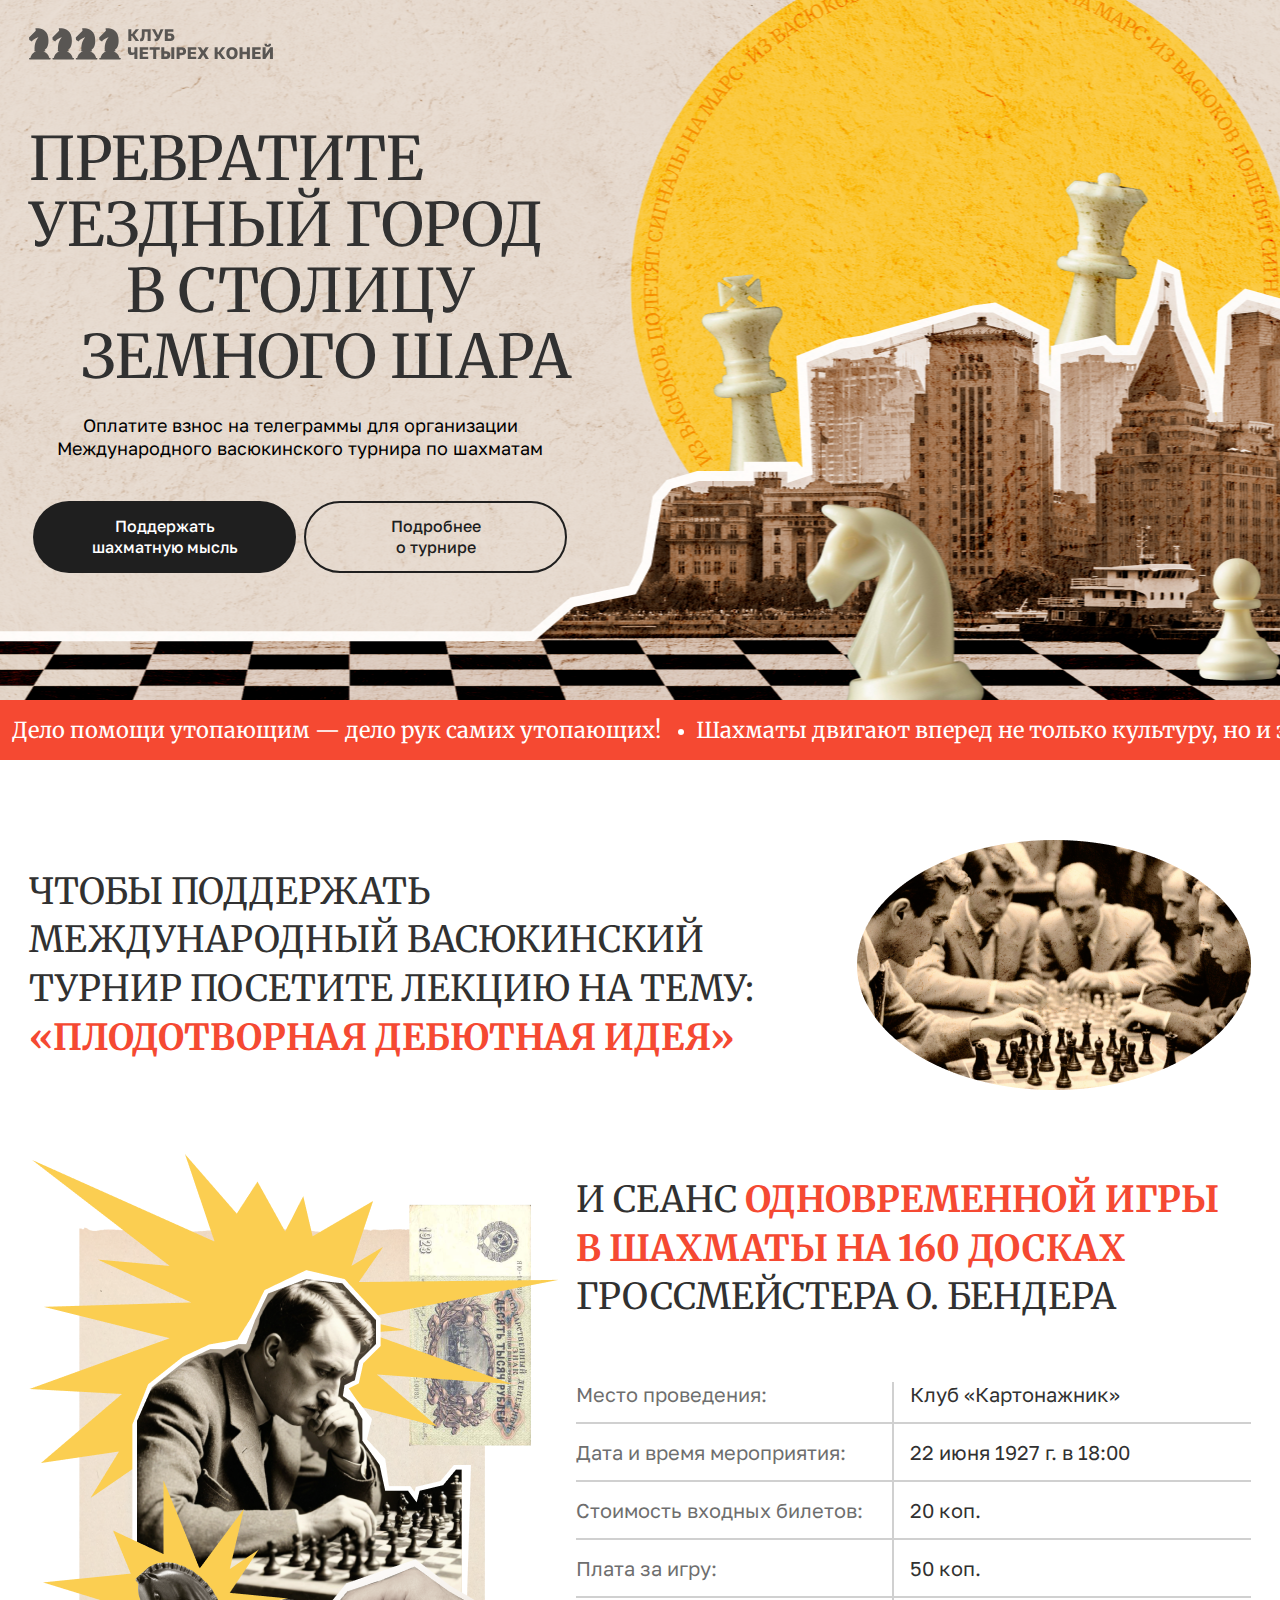
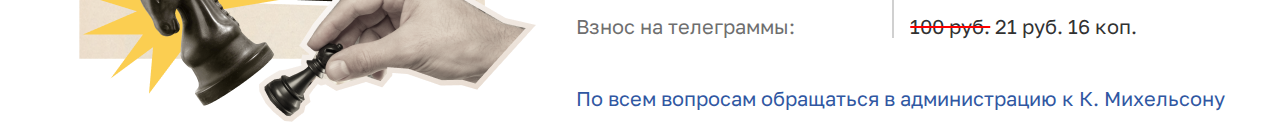
==== main.html @ 4f485edb "Creating Hero Part And Support Part" ====
<!DOCTYPE html>
<html lang="en">
    <head>
        <meta charset="UTF-8" />
        <meta name="viewport" content="width=device-width, initial-scale=1.0" />
        <title>Клуб четырех коней</title>
        <link rel="preconnect" href="https://fonts.googleapis.com" />
        <link rel="preconnect" href="https://fonts.gstatic.com" crossorigin />
        <link
            href="https://fonts.googleapis.com/css2?family=Golos+Text:wght@400..900&family=Merriweather:ital,wght@0,300;0,400;0,700;0,900;1,300;1,400;1,700;1,900&display=swap"
            rel="stylesheet"
        />
        <link rel="stylesheet" href="./assets/css/reset.css" />
        <link rel="stylesheet" href="./assets/css/style.css" />
        <link rel="stylesheet" href="./assets/css/responsive.css" />
    </head>
    <body>
        <section class="hero">
            <div class="content">
                <img
                    src="./assets/image/hero__logo.svg"
                    alt=""
                    class="hero__logo"
                />
                <div class="hero__text-wrap">
                    <div class="hero__heading-wrap">
                        <h1 class="hero__heading">Превратите уездный город</h1>
                        <h1 class="hero__heading">в столицу</h1>
                        <h1 class="hero__heading">земного шара</h1>
                    </div>
                    <p class="hero__subtitle">
                        Оплатите взнос на телеграммы для организации
                        Международного васюкинского турнира по шахматам
                    </p>
                    <div class="hero__btn-wrap">
                        <a href="" class="hero__btn-left btn"
                            >Поддержать шахматную мысль</a
                        >
                        <a href="" class="hero__btn-right btn"
                            >Подробнее о турнире</a
                        >
                    </div>
                </div>
            </div>
        </section>
        <section class="run-line">
            <div class="run-line-wrap">
                <p class="run-line__text">
                    Дело помощи утопающим — дело рук самих утопающих!
                </p>
                <p class="run-line__text">
                    Шахматы двигают вперед не только культуру, но и экономику!
                </p>
                <p class="run-line__text">
                    Лед тронулся, господа присяжные заседатели!
                </p>
            </div>
            <div class="run-line-wrap">
                <p class="run-line__text">
                    Дело помощи утопающим — дело рук самих утопающих!
                </p>
                <p class="run-line__text">
                    Шахматы двигают вперед не только культуру, но и экономику!
                </p>
                <p class="run-line__text">
                    Лед тронулся, господа присяжные заседатели!
                </p>
            </div>
        </section>
        <section class="support">
            <div class="content">
                <section class="support__top">
                    <h2 class="support__title">
                        Чтобы поддержать Международный васюкинский турнир
                        посетите лекцию на тему:
                        <span>«Плодотворная дебютная идея»</span>
                    </h2>
                    <img
                        src="./assets/image/support__img-top.png"
                        alt=""
                        class="support__img-top"
                    />
                </section>
                <section class="support__bottom">
                    <img
                        src="./assets/image/support__img-bot.png"
                        alt=""
                        class="support__img-bottom"
                    />
                    <section class="support__text">
                        <h2 class="support__title">
                            и Сеанс
                            <span
                                >одновременной игры в шахматы
                                на 160 досках</span
                            >
                            гроссмейстера О. Бендера
                        </h2>
                        <table class="support__table">
                            <tr>
                                <td class="support__col-title">
                                    Место проведения:
                                </td>
                                <td class="support__col-subtitle">
                                    Клуб «Картонажник»
                                </td>
                            </tr>
                            <tr>
                                <td class="support__col-title">
                                    Дата и время мероприятия:
                                </td>
                                <td class="support__col-subtitle">
                                    22 июня 1927 г. в 18:00
                                </td>
                            </tr>
                            <tr>
                                <td class="support__col-title">
                                    Стоимость входных билетов:
                                </td>
                                <td class="support__col-subtitle">20 коп.</td>
                            </tr>
                            <tr>
                                <td class="support__col-title">
                                    Плата за игру:
                                </td>
                                <td class="support__col-subtitle">50 коп.</td>
                            </tr>
                            <tr>
                                <td class="support__col-title">
                                    Взнос на телеграммы:
                                </td>
                                <td class="support__col-subtitle">
                                    <span>100 руб.</span> 21 руб. 16 коп.
                                </td>
                            </tr>
                        </table>
                        <p class="support__subtitle">
                            По всем вопросам обращаться в администрацию
                            к К. Михельсону
                        </p>
                    </section>
                </section>
            </div>
        </section>
    </body>
</html>
---- assets/css/style.css ----
* {
    box-sizing: border-box;
}

:root {
    --primary-color: #313131;
}

html {
    font-size: 62.5%;
    font-family: "Merriweather", serif;
}

body {
    font-size: 1.6rem;
}

/* Common Class */
.content {
    width: 1222px;
    max-width: calc(100% - 20px);
    margin: 0 auto;
}

.btn {
    font-family: "Golos Text", sans-serif;
    border-radius: 66px;
    display: flex;
    padding: 0 49px;
    margin: auto;
    width: 263px;
    height: 72px;
    text-decoration: none;
    text-align: center;
    align-items: center;
}

/* Animation */
@keyframes run-line {
    from {
        transform: translateX(0);
    }

    to {
        transform: translateX(-100%);
    }
}
/* Hero */
.hero {
    height: 700px;
    background: url(../image/hero__background.png) center / auto 100%;
}

.hero__logo {
    margin: 26px 0 62px;
}

.hero__text-wrap {
    max-width: 542px;
}

.hero__heading-wrap {
    font-size: 6rem;
    font-weight: 400;
    line-height: 1.1;
    color: var(--primary-color);
    text-transform: uppercase;
}

.hero__heading:nth-child(2) {
    text-align: center;
}

.hero__heading:nth-child(3) {
    text-align: right;
}

.hero__subtitle {
    font-family: "Golos Text", sans-serif;
    font-size: 1.8rem;
    font-weight: 400;
    line-height: 1.3;
    text-align: center;
    margin: 24px 0 40px;
}

.hero__btn-wrap {
    display: flex;
    justify-content: space-between;
    font-weight: 500;
    line-height: 1.3;
}

.hero__btn-left {
    background-color: #1f1f1f;
    color: #fff;
}
.hero__btn-left:hover {
    background: #fbce51;
    color: #1f1f1f;
}

.hero__btn-right {
    color: #1f1f1f;
    border: 2px solid #1f1f1f;
}

.hero__btn-right:hover {
    background: #1f1f1f;
    color: #fff;
}

/* Running Line */
.run-line {
    background-color: #f54932;
    height: 60px;
    width: 100%;
    color: #fff;
    overflow: hidden;
    display: flex;
}
.run-line-wrap {
    animation: run-line 14s linear infinite;
    display: flex;
}
.run-line__text {
    margin-left: 12px;
    display: inline;
    font-size: 2.2rem;
    font-weight: 400;
    line-height: 60px;
    white-space: nowrap;
}

.run-line__text::after {
    content: "";
    display: inline-block;
    width: 6px;
    height: 6px;
    margin-left: 12px;
    border-radius: 50%;
    background-color: #fff;
    line-height: 60px;
    vertical-align: middle;
}

/* Support */
.support__top {
    display: flex;
    margin: 80px 0 64px;
    align-items: center;
    justify-content: space-between;
    gap: 64px;
}
/* .support__img-top {
    margin-left: auto;
} */
.support__title {
    font-size: 3.6rem;
    font-weight: 400;
    line-height: 1.35;
    color: var(--primary-color);
    text-transform: uppercase;
}

.support__title span {
    font-weight: 700;
    color: #f54932;
}

.support__bottom {
    display: flex;
    gap: 17px;
    align-items: end;
    justify-content: space-between;
}

.support__text {
}

.support__table {
    margin: 60px 0 48px;
    width: 100%;
}

.support__table tr:not(:first-child) td {
    border-top: 2px solid #d0d0d0;
}

.support__col-title,
.support__col-subtitle {
    font-family: "Golos Text", sans-serif;
    font-size: 2rem;
    font-weight: 400;
    line-height: 1.2;
    color: var(--primary-color);
}

.support__col-subtitle {
    padding: 16px 0 16px 16px;
}

.support__col-subtitle span {
    text-decoration-line: line-through;
    text-decoration-style: solid;
    text-decoration-color: red;
}

.support__col-title {
    opacity: 70%;
    padding: 16px 16px 16px 0;
    border-right: 2px solid #d0d0d0;
    width: 47%;
}

.support__table tr:first-child td {
    padding-top: 0;
}

.support__table tr:last-child td {
    padding-bottom: 0;
}

.support__subtitle {
    font-family: "Golos Text", sans-serif;
    font-size: 2rem;
    font-weight: 400;
    line-height: 1.2;
    color: #3057a2;
    margin-bottom: 12px;
}
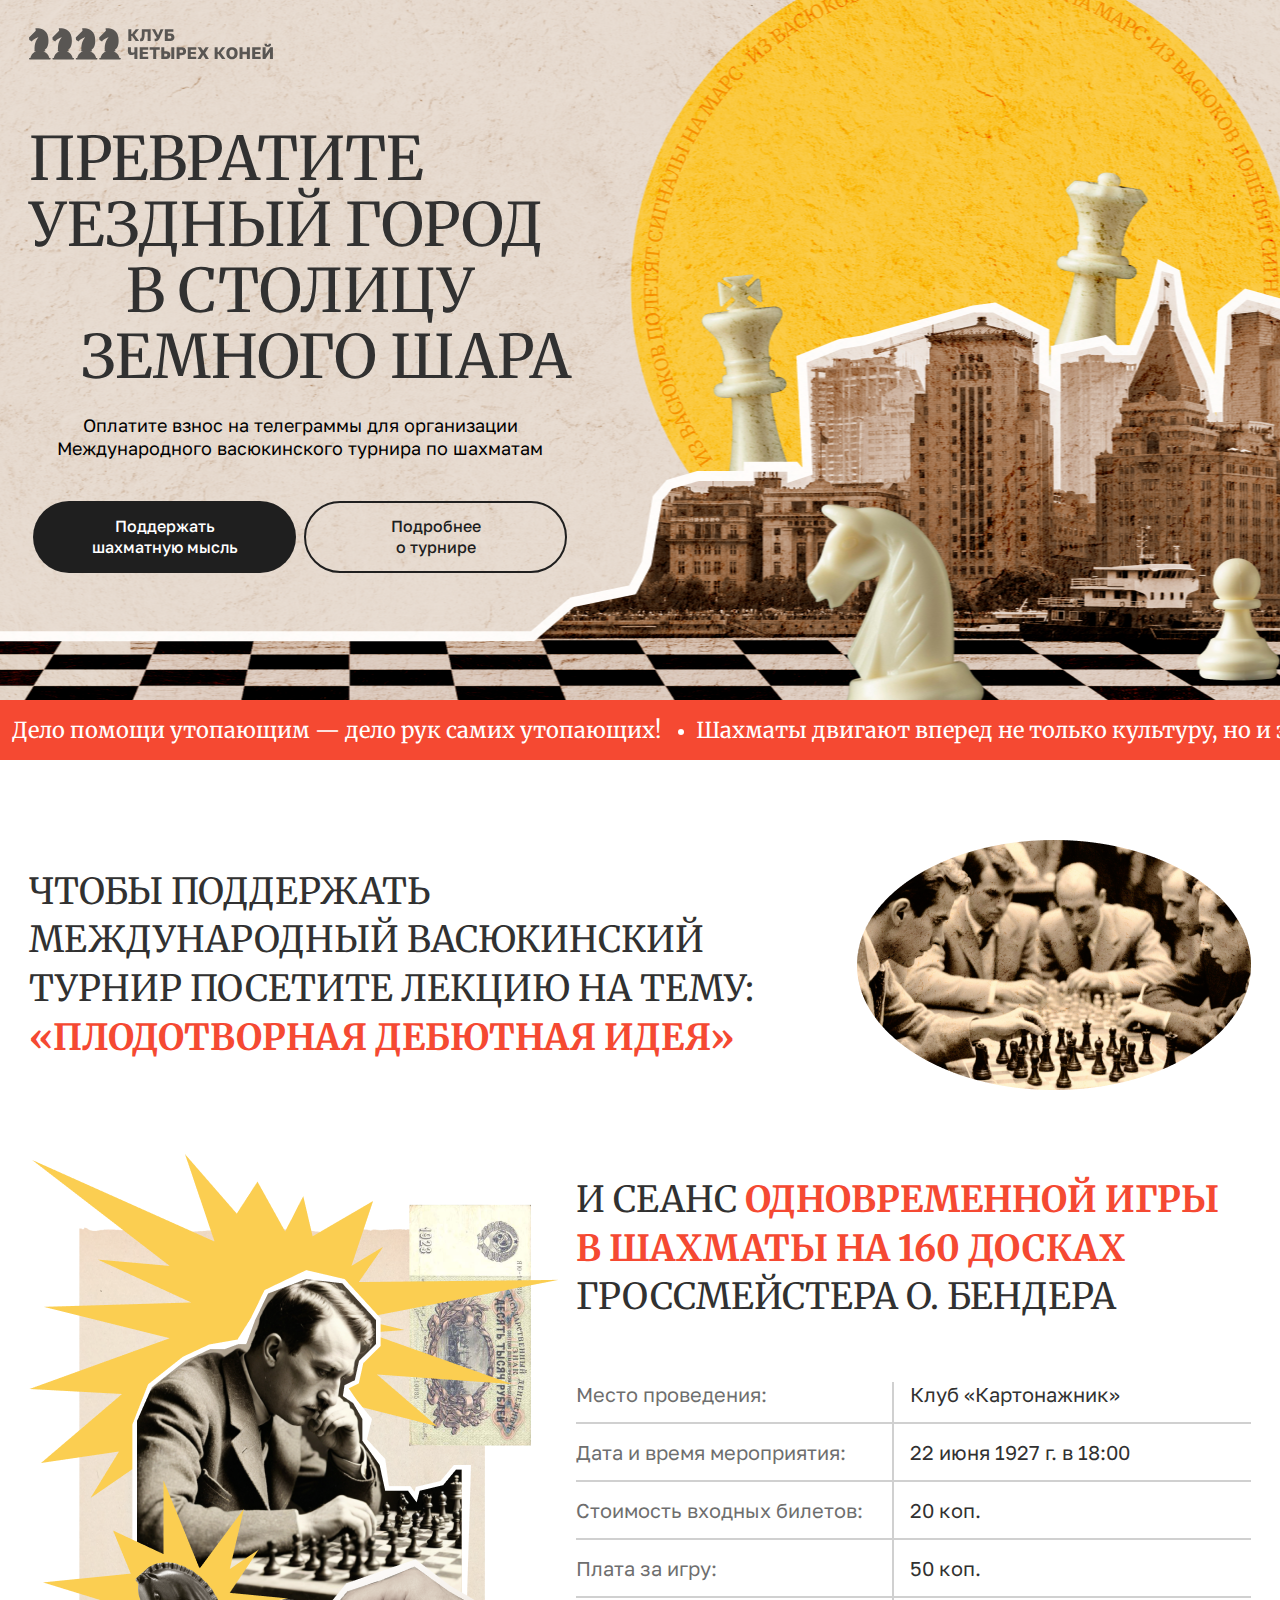
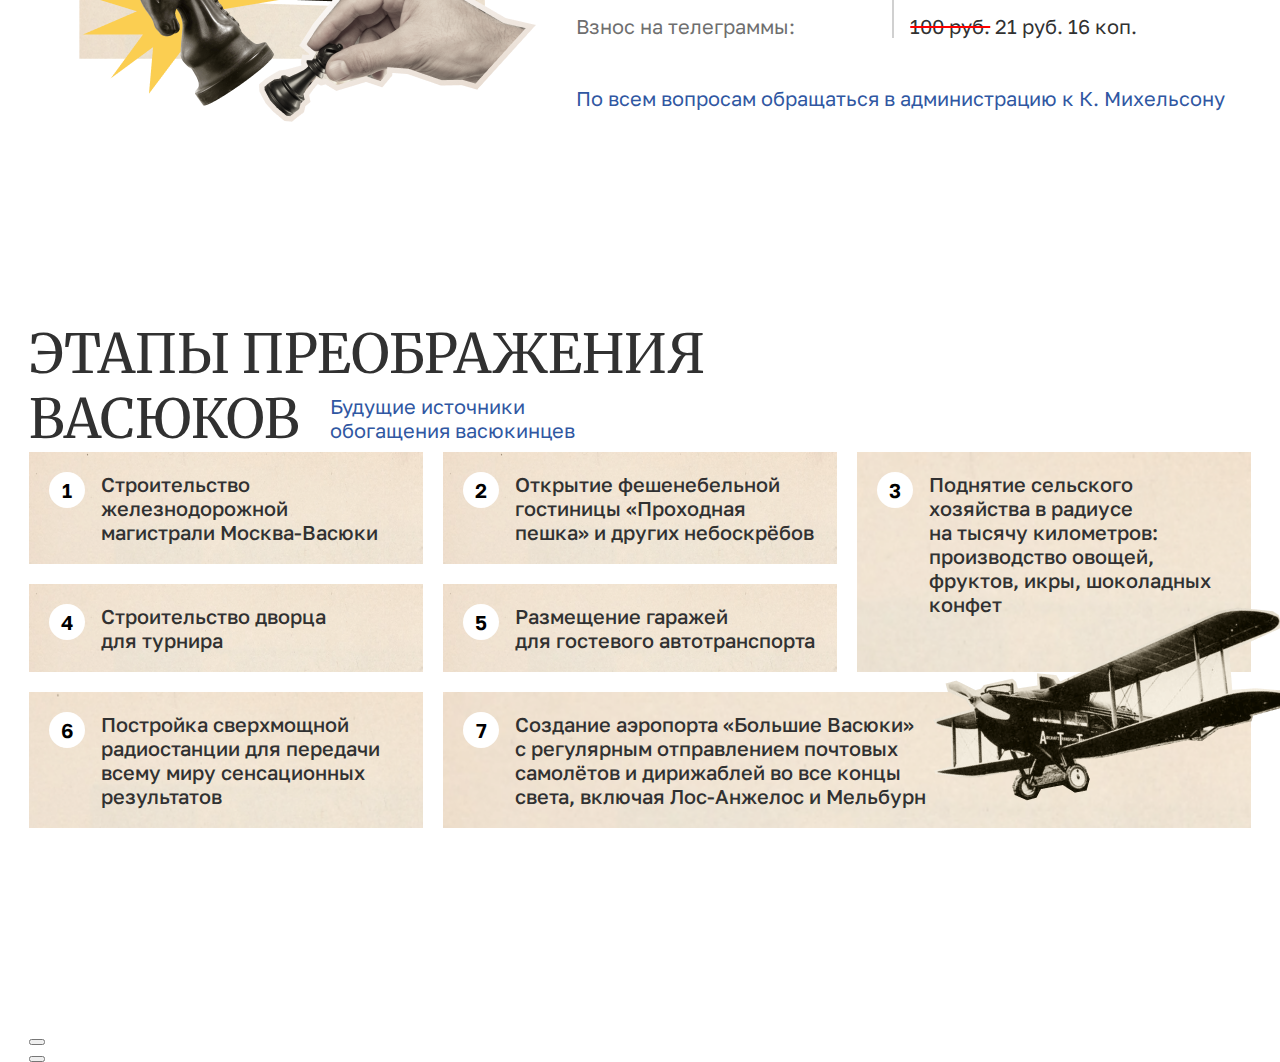
==== commit b5ac2083: "Creating Stage" ====
--- a/main.html
+++ b/main.html
@@ -142,5 +142,84 @@
                 </section>
             </div>
         </section>
+        <section class="stage">
+            <div class="content">
+                <div class="stage__heading-wrap">
+                    <h2 class="stage__heading">Этапы преображения Васюков</h2>
+                    <p class="stage__subheading">
+                        Будущие источники обогащения васюкинцев
+                    </p>
+                </div>
+                <section class="stage__grid">
+                    <div class="stage__item">
+                        <div class="stage__number">1</div>
+                        <p class="stage__context">
+                            Строительство железнодорожной магистрали
+                            Москва-Васюки
+                        </p>
+                    </div>
+                    <div class="stage__item">
+                        <div class="stage__number">2</div>
+                        <p class="stage__context">
+                            Открытие фешенебельной гостиницы «Проходная пешка»
+                            и других небоскрёбов
+                        </p>
+                    </div>
+
+                    <div class="stage__item">
+                        <div class="stage__number">3</div>
+                        <p class="stage__context">
+                            Поднятие сельского хозяйства в радиусе на тысячу
+                            километров: производство овощей, фруктов, икры,
+                            шоколадных конфет
+                        </p>
+                    </div>
+                    <div class="stage__item">
+                        <div class="stage__number">4</div>
+                        <p class="stage__context">
+                            Строительство дворца для турнира
+                        </p>
+                    </div>
+                    <div class="stage__item">
+                        <div class="stage__number">5</div>
+                        <p class="stage__context">
+                            Размещение гаражей для гостевого автотранспорта
+                        </p>
+                    </div>
+                    <div class="stage__item">
+                        <div class="stage__number">6</div>
+                        <p class="stage__context">
+                            Постройка сверхмощной радиостанции для передачи
+                            всему миру сенсационных результатов
+                        </p>
+                    </div>
+                    <div class="stage__item">
+                        <div class="stage__number">7</div>
+                        <p class="stage__context">
+                            Создание аэропорта «Большие Васюки» с регулярным
+                            отправлением почтовых самолётов и дирижаблей
+                            во все концы света, включая Лос-Анжелос и Мельбурн
+                        </p>
+                    </div>
+                    <img
+                        src="./assets/image/stage__img.png"
+                        alt=""
+                        class="stage__img"
+                    />
+                </section>
+            </div>
+        </section>
+        <section class="member">
+            <div class="content">
+                <section class="member__heading-wrap">
+                    <h2 class="member__heading"></h2>
+                    <div class="member__control">
+                        <button class="member__btn-left"></button>
+                        <p class="member__pages"></p>
+                        <button class="member__btn-right"></button>
+                    </div>
+                </section>
+            </div>
+        </section>
     </body>
 </html>
--- a/assets/css/style.css
+++ b/assets/css/style.css
@@ -89,6 +89,7 @@
     justify-content: space-between;
     font-weight: 500;
     line-height: 1.3;
+    flex-wrap: wrap;
 }
 
 .hero__btn-left {
@@ -152,9 +153,7 @@
     justify-content: space-between;
     gap: 64px;
 }
-/* .support__img-top {
-    margin-left: auto;
-} */
+
 .support__title {
     font-size: 3.6rem;
     font-weight: 400;
@@ -173,9 +172,6 @@
     gap: 17px;
     align-items: end;
     justify-content: space-between;
-}
-
-.support__text {
 }
 
 .support__table {
@@ -229,3 +225,86 @@
     color: #3057a2;
     margin-bottom: 12px;
 }
+
+/* Stage */
+.stage {
+    margin: 200px 0;
+}
+
+.stage__heading-wrap {
+    position: relative;
+    width: 806px;
+}
+
+.stage__heading {
+    text-transform: uppercase;
+    font-size: 5.4rem;
+    font-weight: 400;
+    line-height: 1.2;
+    color: var(--primary-color);
+    width: 100%;
+}
+
+.stage__subheading {
+    font-family: "Golos Text", sans-serif;
+    font-size: 2rem;
+    font-weight: 400;
+    line-height: 1.2;
+    color: #3057a2;
+    position: absolute;
+    max-width: 280px;
+    top: 72px;
+    left: 301px;
+}
+
+.stage__grid {
+    display: grid;
+    grid-template-columns: repeat(3, 1fr);
+    gap: 20px;
+    position: relative;
+}
+
+.stage__item {
+    background: url(../image/stage__background.png) no-repeat center / cover;
+    display: flex;
+    gap: 16px;
+    padding: 20px;
+}
+
+.stage__item:nth-child(3) {
+    grid-row: 1 / span 2;
+    grid-column: 3;
+}
+
+.stage__item:nth-child(7) {
+    padding-right: 290px;
+    grid-column: 2 / span 2;
+}
+
+.stage__number {
+    font-family: "Golos Text", sans-serif;
+    font-size: 2rem;
+    font-weight: 600;
+    line-height: 36px;
+    width: 36px;
+    height: 36px;
+    vertical-align: middle;
+    text-align: center;
+    background-color: #fff;
+    border-radius: 50%;
+    flex-shrink: 0;
+}
+
+.stage__context {
+    font-family: "Golos Text", sans-serif;
+    font-size: 2rem;
+    font-weight: 500;
+    line-height: 1.2;
+    color: var(--primary-color);
+}
+
+.stage__img {
+    position: absolute;
+    bottom: 0;
+    right: -63px;
+}
